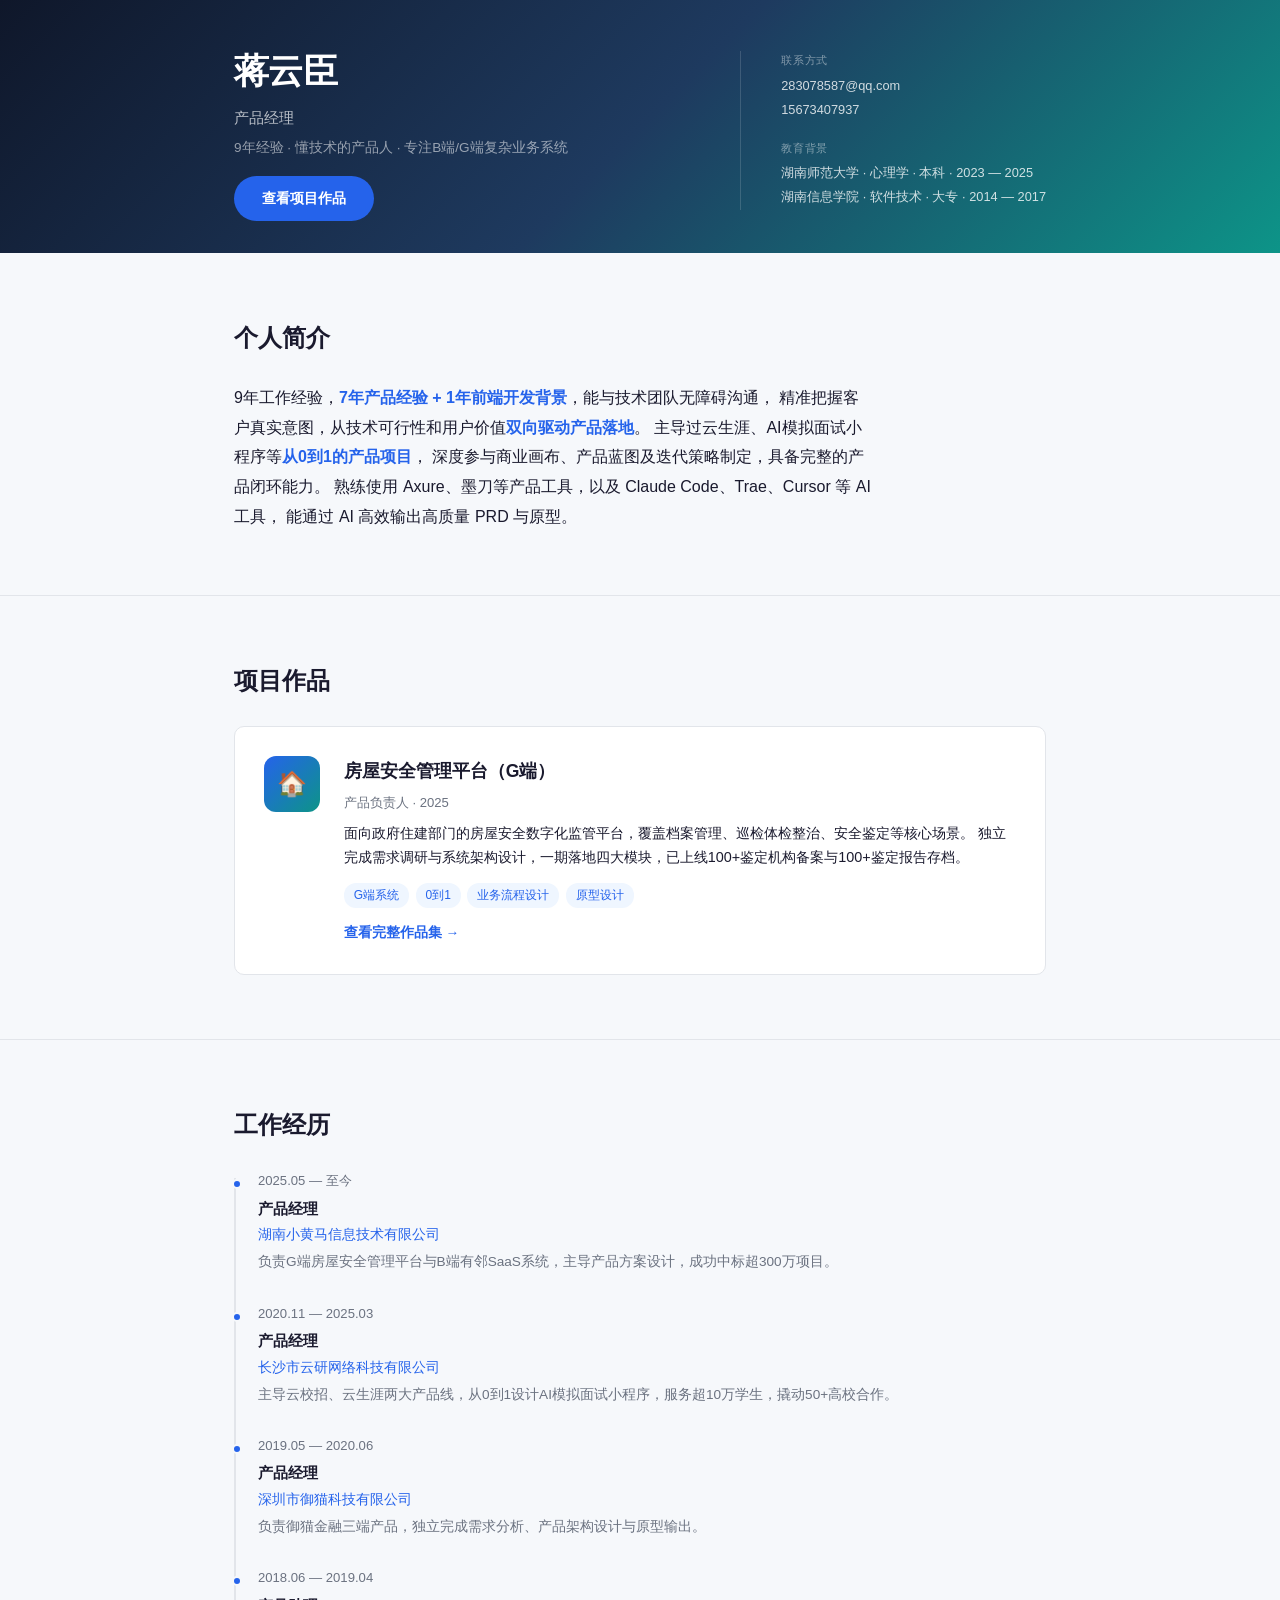
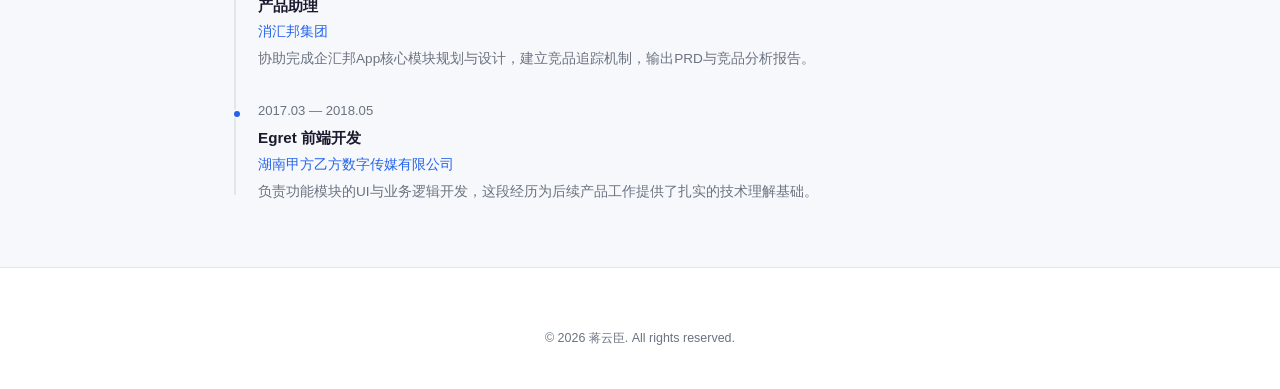
==== index.html @ df020a05 "个人简历首页" ====
<!-- Generated by Trae Work -->
<!DOCTYPE html>
<html lang="zh-CN">
<head>
  <meta charset="UTF-8">
  <meta name="viewport" content="width=device-width, initial-scale=1.0">
  <title>蒋云臣 — 产品经理个人简历</title>
  <style>
    :root {
      --bg: #f6f8fb;
      --bg2: #ffffff;
      --ink: #1a1a2e;
      --muted: #6b7280;
      --rule: #e2e5ea;
      --accent: #2563eb;
      --accent2: #0d9488;
    }

    *, *::before, *::after { box-sizing: border-box; margin: 0; padding: 0; }

    body {
      font-family: -apple-system, BlinkMacSystemFont, 'Segoe UI', 'PingFang SC', 'Noto Sans CJK SC', sans-serif;
      font-size: 16px;
      line-height: 1.75;
      color: var(--ink);
      background: var(--bg);
      -webkit-font-smoothing: antialiased;
    }

    .container { max-width: 860px; margin: 0 auto; padding: 0 24px; }

    /* ---- Hero ---- */
    .hero {
      background: linear-gradient(135deg, #0f172a 0%, #1e3a5f 50%, #0d9488 100%);
      color: #fff;
      padding: 2.5rem 0 2rem;
    }
    .hero .container { max-width: 860px; }
    .hero-layout { display: flex; align-items: center; gap: 2.5rem; }
    .hero-main { flex: 1; }
    .hero h1 {
      font-size: 2.2rem; font-weight: 700; letter-spacing: -0.02em;
      color: #fff; margin-bottom: 0.2rem;
    }
    .hero .title {
      font-size: 0.95rem; color: rgba(255,255,255,0.7);
      margin-bottom: 0.3rem;
    }
    .hero .tagline {
      font-size: 0.85rem; color: rgba(255,255,255,0.55);
      margin-bottom: 1rem;
    }
    .hero-actions { display: flex; gap: 1rem; flex-wrap: wrap; }
    .hero-side {
      flex-shrink: 0; display: flex; flex-direction: column; gap: 1rem;
      padding-left: 2.5rem; border-left: 1px solid rgba(255,255,255,0.15);
    }
    .hero-info-item { }
    .hero-info-label { font-size: 0.7rem; text-transform: uppercase; letter-spacing: 0.06em; color: rgba(255,255,255,0.45); margin-bottom: 0.25rem; }
    .hero-info-text { font-size: 0.8rem; color: rgba(255,255,255,0.8); margin-bottom: 0.1rem; white-space: nowrap; }
    .btn {
      display: inline-block; padding: 10px 28px; border-radius: 24px;
      font-size: 0.9rem; font-weight: 600; text-decoration: none;
      transition: all 0.2s;
    }
    .btn-primary {
      background: var(--accent); color: #fff;
    }
    .btn-primary:hover { background: #1d4ed8; }

    /* ---- Section ---- */
    .section { padding: 4rem 0; }
    .section + .section { border-top: 1px solid var(--rule); }
    .section h2 {
      font-size: 1.5rem; font-weight: 700; margin-bottom: 1.5rem;
      color: var(--ink);
    }

    /* ---- About ---- */
    .about-text { font-size: 1rem; color: var(--ink); max-width: 640px; line-height: 1.85; }
    .about-text mark.key { background: none; color: var(--accent); font-weight: 600; }

    /* ---- Project Card ---- */
    .project-card {
      background: var(--bg2); border: 1px solid var(--rule);
      border-radius: 10px; padding: 1.8rem;
      display: flex; gap: 1.5rem; align-items: flex-start;
      transition: box-shadow 0.2s;
    }
    .project-card:hover { box-shadow: 0 4px 16px rgba(0,0,0,0.06); }
    .project-icon {
      flex-shrink: 0; width: 56px; height: 56px;
      background: linear-gradient(135deg, var(--accent), var(--accent2));
      border-radius: 12px; display: flex; align-items: center; justify-content: center;
      font-size: 1.5rem; color: #fff;
    }
    .project-info { flex: 1; }
    .project-info h3 { font-size: 1.1rem; font-weight: 600; margin-bottom: 0.3rem; }
    .project-info .meta { font-size: 0.82rem; color: var(--muted); margin-bottom: 0.5rem; }
    .project-info .desc { font-size: 0.9rem; color: var(--ink); margin-bottom: 0.8rem; line-height: 1.65; }
    .project-tags { display: flex; flex-wrap: wrap; gap: 0.4rem; }
    .project-tag {
      font-size: 0.75rem; padding: 2px 10px; border-radius: 12px;
      background: #eff6ff; color: var(--accent);
    }
    .project-link {
      display: inline-block; margin-top: 0.8rem;
      font-size: 0.85rem; font-weight: 600; color: var(--accent);
      text-decoration: none;
    }
    .project-link:hover { text-decoration: underline; }

    /* ---- Timeline ---- */
    .timeline { position: relative; padding-left: 1.5rem; }
    .timeline::before {
      content: ''; position: absolute; left: 0; top: 0.5rem; bottom: 0.5rem;
      width: 2px; background: var(--rule);
    }
    .timeline-item { position: relative; margin-bottom: 1.8rem; }
    .timeline-item:last-child { margin-bottom: 0; }
    .timeline-item::before {
      content: ''; position: absolute; left: -1.6rem; top: 0.55rem;
      width: 10px; height: 10px; border-radius: 50%;
      background: var(--accent); border: 2px solid var(--bg);
    }
    .timeline-item .period {
      font-size: 0.82rem; color: var(--muted); margin-bottom: 0.15rem;
    }
    .timeline-item .role {
      font-size: 0.95rem; font-weight: 600; color: var(--ink);
    }
    .timeline-item .company {
      font-size: 0.88rem; color: var(--accent);
    }
    .timeline-item .brief {
      font-size: 0.85rem; color: var(--muted); margin-top: 0.2rem;
    }

    /* ---- Footer ---- */
    .footer {
      background: var(--bg2); border-top: 1px solid var(--rule);
      padding: 2.5rem 0; text-align: center;
    }
    .footer .copyright {
      margin-top: 1.2rem; font-size: 0.78rem; color: var(--muted);
    }

    /* ---- Responsive ---- */
    @media (max-width: 600px) {
      .hero { padding: 2rem 0 1.5rem; }
      .hero-layout { flex-direction: column; align-items: flex-start; gap: 1.2rem; }
      .hero-side { flex-direction: row; gap: 1.5rem; padding-left: 0; border-left: none; padding-top: 1rem; border-top: 1px solid rgba(255,255,255,0.15); }
     .hero-info-text { white-space: normal; }
      .hero h1 { font-size: 1.6rem; }
      .section { padding: 2.5rem 0; }
      .project-card { flex-direction: column; }
    }
  </style>
</head>
<body>

  <!-- Hero -->
  <header class="hero">
    <div class="container">
      <div class="hero-layout">
        <div class="hero-main">
          <h1>蒋云臣</h1>
          <p class="title">产品经理</p>
          <p class="tagline">9年经验 · 懂技术的产品人 · 专注B端/G端复杂业务系统</p>
          <div class="hero-actions">
            <a class="btn btn-primary" href="#projects">查看项目作品</a>
          </div>
        </div>
        <div class="hero-side">
          <div class="hero-info-item">
            <p class="hero-info-label">联系方式</p>
            <p class="hero-info-text">283078587@qq.com</p>
            <p class="hero-info-text">15673407937</p>
          </div>
          <div class="hero-info-item">
            <p class="hero-info-label">教育背景</p>
            <p class="hero-info-text">湖南师范大学 · 心理学 · 本科 · 2023 — 2025</p>
            <p class="hero-info-text">湖南信息学院 · 软件技术 · 大专 · 2014 — 2017</p>
          </div>
        </div>
      </div>
    </div>
  </header>

  <!-- 个人简介 -->
  <section class="section" id="about">
    <div class="container">
      <h2>个人简介</h2>
      <p class="about-text">
        9年工作经验，<mark class="key">7年产品经验 + 1年前端开发背景</mark>，能与技术团队无障碍沟通，
        精准把握客户真实意图，从技术可行性和用户价值<mark class="key">双向驱动产品落地</mark>。
        主导过云生涯、AI模拟面试小程序等<mark class="key">从0到1的产品项目</mark>，
        深度参与商业画布、产品蓝图及迭代策略制定，具备完整的产品闭环能力。
        熟练使用 Axure、墨刀等产品工具，以及 Claude Code、Trae、Cursor 等 AI 工具，
        能通过 AI 高效输出高质量 PRD 与原型。
      </p>
    </div>
  </section>

  <!-- 项目作品 -->
  <section class="section" id="projects">
    <div class="container">
      <h2>项目作品</h2>
      <div class="project-card">
        <div class="project-icon">&#x1F3E0;</div>
        <div class="project-info">
          <h3>房屋安全管理平台（G端）</h3>
          <p class="meta">产品负责人 · 2025</p>
          <p class="desc">
            面向政府住建部门的房屋安全数字化监管平台，覆盖档案管理、巡检体检整治、安全鉴定等核心场景。
            独立完成需求调研与系统架构设计，一期落地四大模块，已上线100+鉴定机构备案与100+鉴定报告存档。
          </p>
          <div class="project-tags">
            <span class="project-tag">G端系统</span>
            <span class="project-tag">0到1</span>
            <span class="project-tag">业务流程设计</span>
            <span class="project-tag">原型设计</span>
          </div>
          <a class="project-link" href="../house-safety-portfolio/house-safety-portfolio.html">查看完整作品集 →</a>
        </div>
      </div>
    </div>
  </section>

  <!-- 工作经历 -->
  <section class="section" id="experience">
    <div class="container">
      <h2>工作经历</h2>
      <div class="timeline">
        <div class="timeline-item">
          <p class="period">2025.05 — 至今</p>
          <p class="role">产品经理</p>
          <p class="company">湖南小黄马信息技术有限公司</p>
          <p class="brief">负责G端房屋安全管理平台与B端有邻SaaS系统，主导产品方案设计，成功中标超300万项目。</p>
        </div>
        <div class="timeline-item">
          <p class="period">2020.11 — 2025.03</p>
          <p class="role">产品经理</p>
          <p class="company">长沙市云研网络科技有限公司</p>
          <p class="brief">主导云校招、云生涯两大产品线，从0到1设计AI模拟面试小程序，服务超10万学生，撬动50+高校合作。</p>
        </div>
        <div class="timeline-item">
          <p class="period">2019.05 — 2020.06</p>
          <p class="role">产品经理</p>
          <p class="company">深圳市御猫科技有限公司</p>
          <p class="brief">负责御猫金融三端产品，独立完成需求分析、产品架构设计与原型输出。</p>
        </div>
        <div class="timeline-item">
          <p class="period">2018.06 — 2019.04</p>
          <p class="role">产品助理</p>
          <p class="company">消汇邦集团</p>
          <p class="brief">协助完成企汇邦App核心模块规划与设计，建立竞品追踪机制，输出PRD与竞品分析报告。</p>
        </div>
        <div class="timeline-item">
          <p class="period">2017.03 — 2018.05</p>
          <p class="role">Egret 前端开发</p>
          <p class="company">湖南甲方乙方数字传媒有限公司</p>
          <p class="brief">负责功能模块的UI与业务逻辑开发，这段经历为后续产品工作提供了扎实的技术理解基础。</p>
        </div>
      </div>
    </div>
  </section>

  <footer class="footer">
    <div class="container">
      <p class="copyright">&copy; 2026 蒋云臣. All rights reserved.</p>
    </div>
  </footer>

</body>
</html>
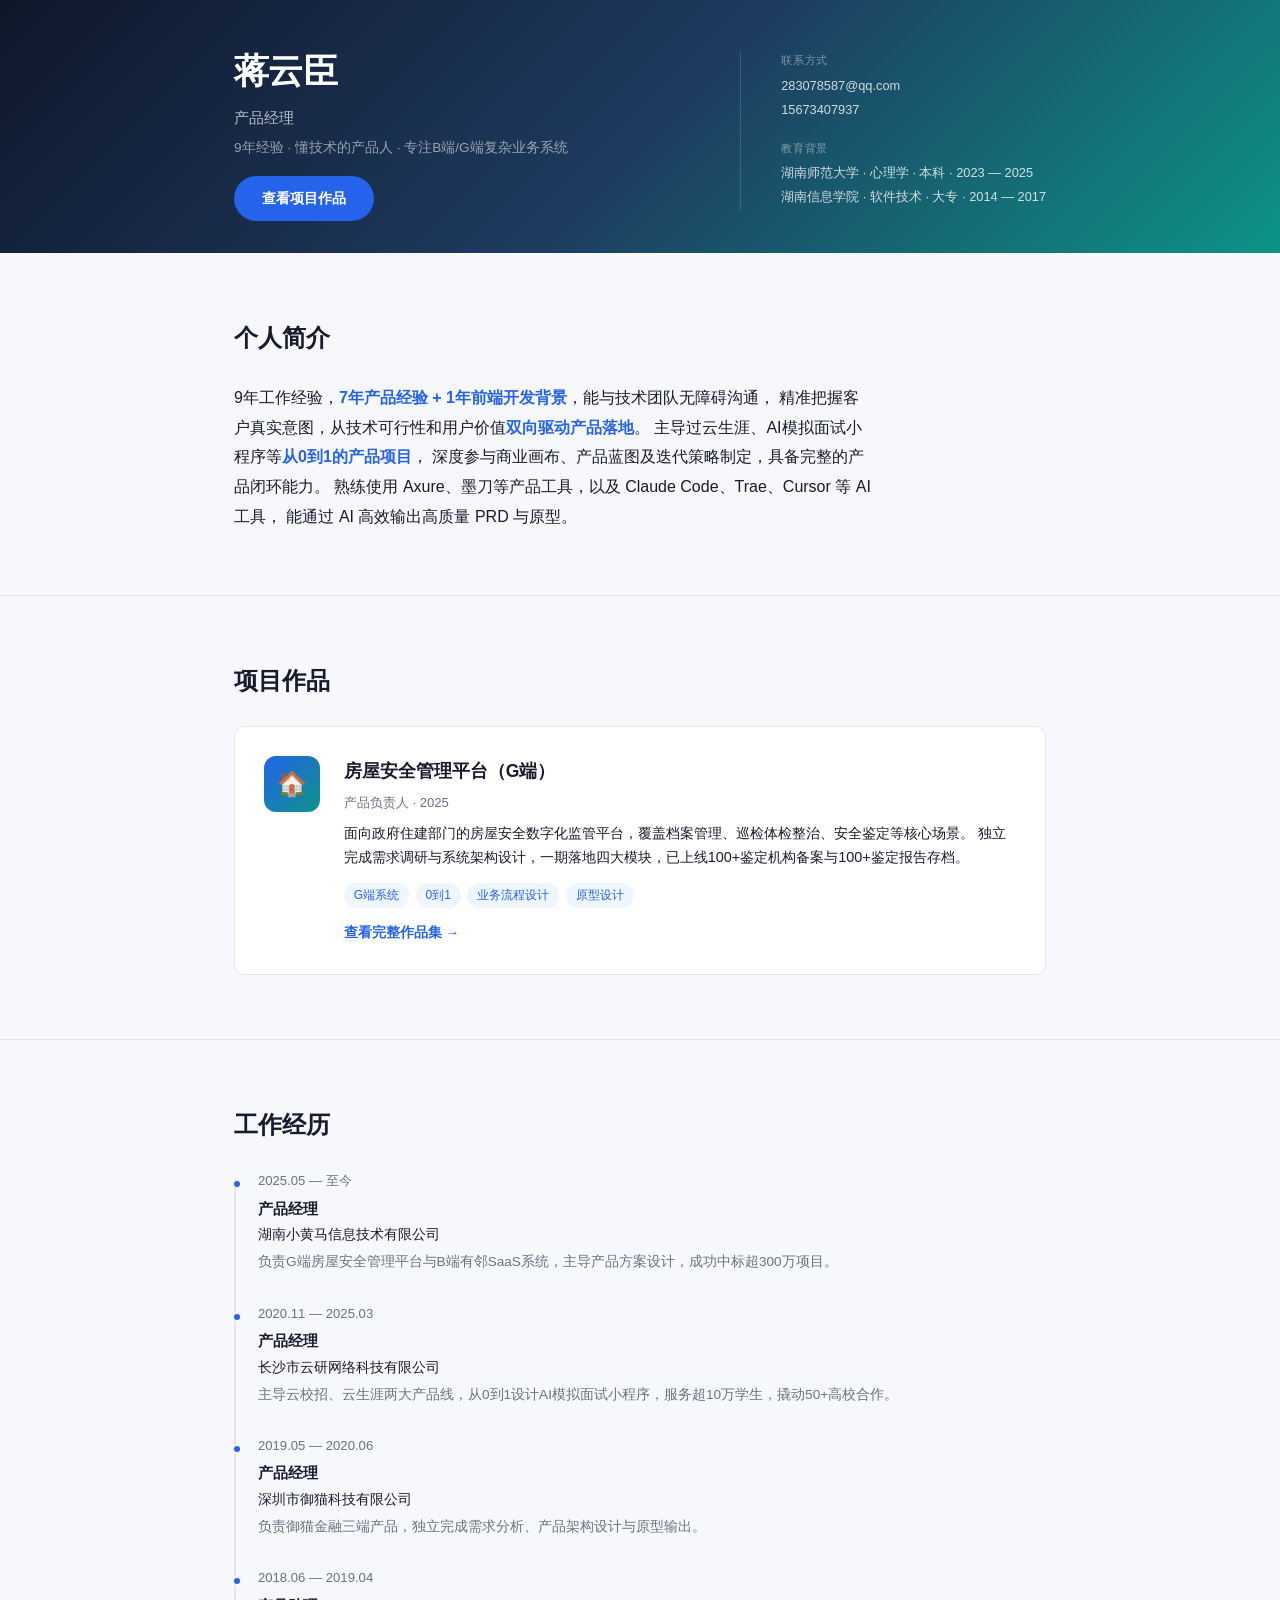
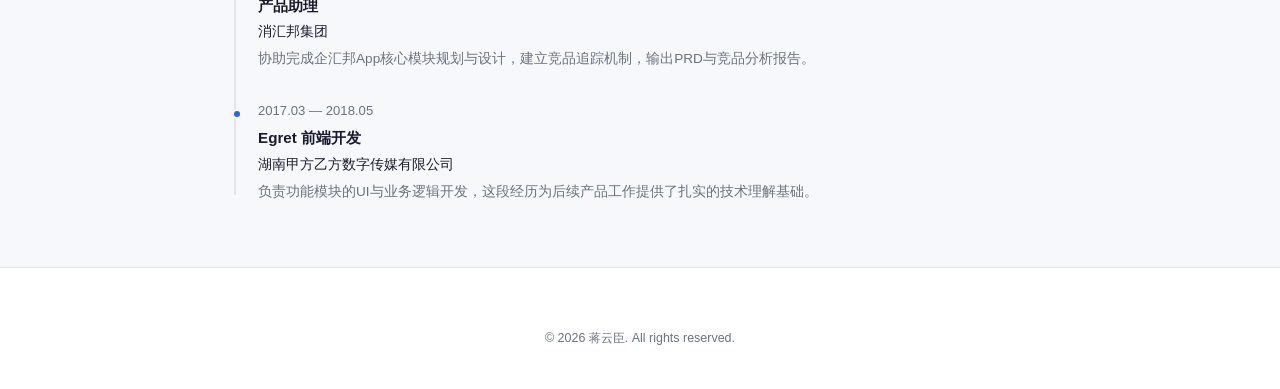
==== commit a85b491b: "修复公司名称颜色和作品集链接路径" ====
--- a/index.html
+++ b/index.html
@@ -130,7 +130,7 @@
       font-size: 0.95rem; font-weight: 600; color: var(--ink);
     }
     .timeline-item .company {
-      font-size: 0.88rem; color: var(--accent);
+      font-size: 0.88rem; color: var(--ink);
     }
     .timeline-item .brief {
       font-size: 0.85rem; color: var(--muted); margin-top: 0.2rem;
@@ -221,7 +221,7 @@
             <span class="project-tag">业务流程设计</span>
             <span class="project-tag">原型设计</span>
           </div>
-          <a class="project-link" href="../house-safety-portfolio/house-safety-portfolio.html">查看完整作品集 →</a>
+          <a class="project-link" href="/resume/house-safety-portfolio/house-safety-portfolio.html">查看完整作品集 →</a>
         </div>
       </div>
     </div>
